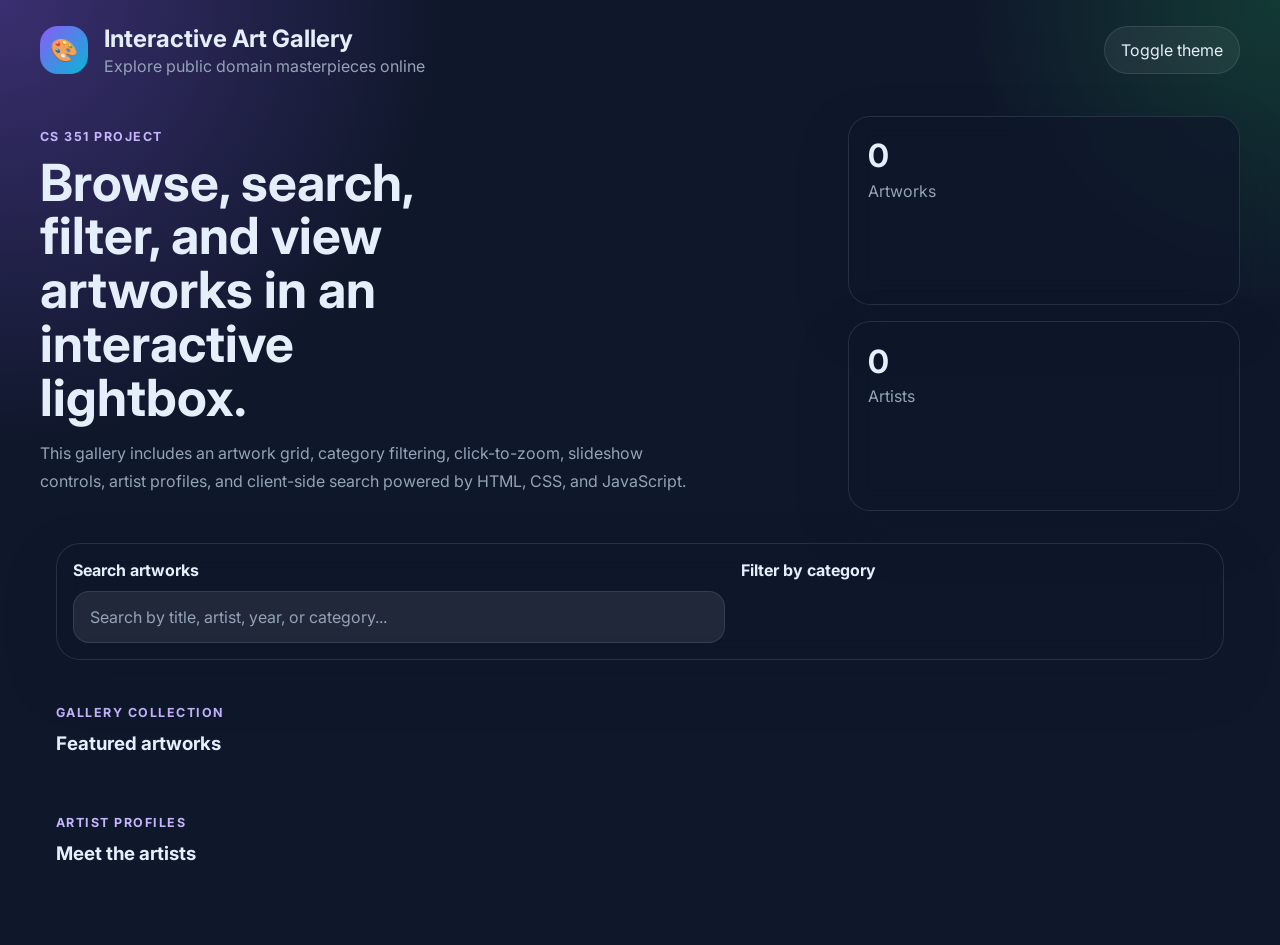
==== index.html @ 69229957 "Rename JackMerrellProject.html to index.html" ====
<!DOCTYPE html>
<html lang="en">
<head>
  <meta charset="UTF-8" />
  <meta name="viewport" content="width=device-width, initial-scale=1.0" />
  <title>Interactive Art Gallery</title>
  <link rel="preconnect" href="https://fonts.googleapis.com">
  <link rel="preconnect" href="https://fonts.gstatic.com" crossorigin>
  <link href="https://fonts.googleapis.com/css2?family=Inter:wght@400;500;600;700;800&display=swap" rel="stylesheet">
  <link rel="stylesheet" href="css/styles.css" />
</head>
<body>
  <header class="hero">
    <nav class="topbar">
      <div class="brand">
        <span class="brand-mark">🎨</span>
        <div>
          <h1>Interactive Art Gallery</h1>
          <p>Explore public domain masterpieces online</p>
        </div>
      </div>
      <button id="themeToggle" class="ghost-button" aria-label="Toggle theme">Toggle theme</button>
    </nav>

    <div class="hero-content">
      <div>
        <p class="eyebrow">CS 351 Project</p>
        <h2>Browse, search, filter, and view artworks in an interactive lightbox.</h2>
        <p class="hero-text">
          This gallery includes an artwork grid, category filtering, click-to-zoom, slideshow controls,
          artist profiles, and client-side search powered by HTML, CSS, and JavaScript.
        </p>
      </div>
      <div class="hero-stats">
        <article>
          <strong id="artworkCount">0</strong>
          <span>Artworks</span>
        </article>
        <article>
          <strong id="artistCount">0</strong>
          <span>Artists</span>
        </article>
      </div>
    </div>
  </header>

  <main class="page-shell">
    <section class="controls-panel">
      <div class="search-wrap">
        <label for="searchInput">Search artworks</label>
        <input id="searchInput" type="search" placeholder="Search by title, artist, year, or category..." />
      </div>

      <div class="filter-wrap">
        <span>Filter by category</span>
        <div id="filterButtons" class="filter-buttons"></div>
      </div>
    </section>

    <section>
      <div class="section-heading">
        <div>
          <p class="eyebrow">Gallery Collection</p>
          <h3>Featured artworks</h3>
        </div>
        <p id="resultsText" class="results-text"></p>
      </div>
      <div id="galleryGrid" class="gallery-grid"></div>
      <p id="emptyState" class="empty-state hidden">No artworks match your search. Try a different keyword or category.</p>
    </section>

    <section class="artist-section">
      <div class="section-heading">
        <div>
          <p class="eyebrow">Artist Profiles</p>
          <h3>Meet the artists</h3>
        </div>
      </div>
      <div id="artistProfiles" class="artist-grid"></div>
    </section>
  </main>

  <div id="lightbox" class="lightbox hidden" aria-hidden="true" role="dialog" aria-label="Artwork slideshow viewer">
    <button id="lightboxClose" class="lightbox-close" aria-label="Close viewer">×</button>
    <button id="prevButton" class="lightbox-nav prev" aria-label="Previous artwork">❮</button>

    <div class="lightbox-content">
      <div class="lightbox-image-wrap">
        <img id="lightboxImage" src="" alt="" />
      </div>
      <div class="lightbox-info">
        <p id="lightboxCategory" class="eyebrow"></p>
        <h4 id="lightboxTitle"></h4>
        <p id="lightboxMeta" class="lightbox-meta"></p>
        <p id="lightboxDescription"></p>
        <div class="lightbox-actions">
          <button id="zoomToggle" class="primary-button">Zoom in</button>
          <button id="playToggle" class="ghost-button">Start slideshow</button>
        </div>
      </div>
    </div>

    <button id="nextButton" class="lightbox-nav next" aria-label="Next artwork">❯</button>
  </div>

  <script src="js/script.js"></script>
</body>
</html>
---- css/styles.css ----
:root {
  --bg: #0f172a;
  --panel: rgba(15, 23, 42, 0.72);
  --panel-strong: #111827;
  --surface: #ffffff;
  --surface-soft: #f8fafc;
  --text: #e5eefb;
  --text-dark: #0f172a;
  --muted: #94a3b8;
  --accent: #8b5cf6;
  --accent-2: #22c55e;
  --border: rgba(148, 163, 184, 0.18);
  --shadow: 0 20px 50px rgba(15, 23, 42, 0.25);
}

body.light {
  --bg: #eef2ff;
  --panel: rgba(255, 255, 255, 0.88);
  --panel-strong: #ffffff;
  --surface: #ffffff;
  --surface-soft: #eef2ff;
  --text: #0f172a;
  --text-dark: #0f172a;
  --muted: #475569;
  --border: rgba(148, 163, 184, 0.28);
  --shadow: 0 18px 42px rgba(30, 41, 59, 0.14);
}

* { box-sizing: border-box; }
html { scroll-behavior: smooth; }
body {
  margin: 0;
  font-family: 'Inter', sans-serif;
  background:
    radial-gradient(circle at top left, rgba(139, 92, 246, 0.35), transparent 28%),
    radial-gradient(circle at top right, rgba(34, 197, 94, 0.2), transparent 20%),
    var(--bg);
  color: var(--text);
}

img { max-width: 100%; display: block; }
button, input { font: inherit; }
button { cursor: pointer; }

.hero {
  padding: 1.5rem clamp(1rem, 3vw, 2rem) 3rem;
}
.topbar, .hero-content, .page-shell {
  max-width: 1200px;
  margin: 0 auto;
}
.topbar {
  display: flex;
  align-items: center;
  justify-content: space-between;
  gap: 1rem;
}
.brand {
  display: flex;
  align-items: center;
  gap: 1rem;
}
.brand h1, .hero h2, .section-heading h3 { margin: 0; }
.brand p { margin: 0.2rem 0 0; color: var(--muted); }
.brand-mark {
  width: 3rem;
  height: 3rem;
  display: grid;
  place-items: center;
  border-radius: 18px;
  background: linear-gradient(135deg, var(--accent), #06b6d4);
  font-size: 1.4rem;
}
.hero-content {
  display: grid;
  grid-template-columns: 2fr 1fr;
  gap: 1.5rem;
  margin-top: 2.5rem;
}
.hero h2 {
  font-size: clamp(2rem, 4vw, 3.4rem);
  line-height: 1.05;
  max-width: 12ch;
}
.hero-text {
  max-width: 65ch;
  color: var(--muted);
  margin-top: 1rem;
  line-height: 1.7;
}
.eyebrow {
  text-transform: uppercase;
  letter-spacing: 0.12em;
  font-size: 0.78rem;
  font-weight: 700;
  color: #c4b5fd;
  margin-bottom: 0.75rem;
}
.hero-stats {
  display: grid;
  gap: 1rem;
}
.hero-stats article,
.controls-panel,
.art-card,
.artist-card,
.lightbox-content {
  background: var(--panel);
  backdrop-filter: blur(12px);
  border: 1px solid var(--border);
  box-shadow: var(--shadow);
}
.hero-stats article {
  padding: 1.2rem;
  border-radius: 22px;
}
.hero-stats strong {
  display: block;
  font-size: 2rem;
  margin-bottom: 0.35rem;
}
.hero-stats span,
.results-text,
.artist-meta,
.card-meta,
figcaption p,
.lightbox-meta,
.artist-card p,
.empty-state { color: var(--muted); }

.page-shell {
  padding: 0 1rem 4rem;
}
.controls-panel {
  position: sticky;
  top: 1rem;
  z-index: 5;
  display: grid;
  grid-template-columns: 1.4fr 1fr;
  gap: 1rem;
  margin: -1rem auto 2rem;
  border-radius: 24px;
  padding: 1rem;
}
.search-wrap,
.filter-wrap { display: grid; gap: 0.7rem; }
.search-wrap label,
.filter-wrap span { font-weight: 700; }
#searchInput {
  width: 100%;
  border: 1px solid var(--border);
  background: rgba(255,255,255,0.08);
  color: var(--text);
  border-radius: 16px;
  padding: 0.95rem 1rem;
  outline: none;
}
#searchInput::placeholder { color: var(--muted); }
.filter-buttons {
  display: flex;
  flex-wrap: wrap;
  gap: 0.7rem;
}
.primary-button,
.ghost-button,
.filter-button {
  border: 1px solid var(--border);
  border-radius: 999px;
  padding: 0.8rem 1rem;
  transition: 0.25s ease;
}
.primary-button {
  background: linear-gradient(135deg, var(--accent), #06b6d4);
  color: white;
  border: none;
}
.ghost-button,
.filter-button {
  background: rgba(255,255,255,0.06);
  color: var(--text);
}
.filter-button.active,
.ghost-button:hover,
.filter-button:hover,
.primary-button:hover {
  transform: translateY(-2px);
}
.filter-button.active {
  background: rgba(139, 92, 246, 0.25);
  border-color: rgba(196, 181, 253, 0.55);
}
.section-heading {
  display: flex;
  justify-content: space-between;
  align-items: end;
  gap: 1rem;
  margin: 2rem 0 1rem;
}
.gallery-grid,
.artist-grid {
  display: grid;
  gap: 1.25rem;
}
.gallery-grid {
  grid-template-columns: repeat(auto-fit, minmax(260px, 1fr));
}
.artist-grid {
  grid-template-columns: repeat(auto-fit, minmax(260px, 1fr));
}
.art-card,
.artist-card {
  overflow: hidden;
  border-radius: 24px;
}
.art-card {
  display: flex;
  flex-direction: column;
}
.art-card figure {
  margin: 0;
  aspect-ratio: 4 / 3;
  overflow: hidden;
  position: relative;
}
.art-card img {
  width: 100%;
  height: 100%;
  object-fit: cover;
  transition: transform 0.4s ease;
}
.art-card:hover img { transform: scale(1.05); }
.card-badge {
  position: absolute;
  top: 1rem;
  left: 1rem;
  padding: 0.45rem 0.7rem;
  border-radius: 999px;
  font-size: 0.8rem;
  font-weight: 700;
  background: rgba(15, 23, 42, 0.74);
  color: #fff;
}
figcaption,
.artist-card-content {
  padding: 1rem 1rem 1.15rem;
}
figcaption h4,
.artist-card h4 { margin: 0; font-size: 1.1rem; }
.card-meta { margin: 0.45rem 0 0.7rem; }
.card-actions {
  display: flex;
  justify-content: space-between;
  align-items: center;
  gap: 0.8rem;
  margin-top: auto;
}
.inline-link {
  color: #c4b5fd;
  text-decoration: none;
  font-weight: 700;
}
.artist-avatar {
  width: 4rem;
  height: 4rem;
  border-radius: 18px;
  display: grid;
  place-items: center;
  font-weight: 800;
  font-size: 1.2rem;
  background: linear-gradient(135deg, rgba(139, 92, 246, 0.25), rgba(6, 182, 212, 0.3));
  border: 1px solid var(--border);
  margin-bottom: 1rem;
}
.artist-card p { line-height: 1.65; }
.hidden { display: none !important; }
.empty-state {
  text-align: center;
  padding: 2rem;
}

.lightbox {
  position: fixed;
  inset: 0;
  background: rgba(2, 6, 23, 0.86);
  display: grid;
  place-items: center;
  padding: 1rem;
  z-index: 50;
}
.lightbox-content {
  width: min(1100px, 100%);
  border-radius: 28px;
  overflow: hidden;
  display: grid;
  grid-template-columns: 1.3fr 0.9fr;
}
.lightbox-image-wrap {
  background: #020617;
  display: grid;
  place-items: center;
  min-height: 70vh;
  overflow: auto;
}
.lightbox-image-wrap img {
  max-height: 70vh;
  transition: transform 0.25s ease;
  transform-origin: center center;
}
.lightbox-image-wrap img.zoomed {
  transform: scale(1.8);
  cursor: zoom-out;
}
.lightbox-info {
  padding: 2rem;
  background: var(--panel-strong);
}
.lightbox-info h4 {
  margin: 0;
  font-size: clamp(1.5rem, 2.3vw, 2.2rem);
}
.lightbox-actions {
  display: flex;
  flex-wrap: wrap;
  gap: 0.75rem;
  margin-top: 1.5rem;
}
.lightbox-close,
.lightbox-nav {
  position: absolute;
  background: rgba(15, 23, 42, 0.82);
  color: white;
  border: 1px solid rgba(255,255,255,0.15);
  border-radius: 999px;
  width: 3rem;
  height: 3rem;
  display: grid;
  place-items: center;
  font-size: 1.3rem;
}
.lightbox-close { top: 1.2rem; right: 1.2rem; }
.lightbox-nav { top: 50%; transform: translateY(-50%); }
.lightbox-nav.prev { left: 1.2rem; }
.lightbox-nav.next { right: 1.2rem; }

@media (max-width: 900px) {
  .hero-content,
  .controls-panel,
  .lightbox-content {
    grid-template-columns: 1fr;
  }
  .lightbox-nav { display: none; }
}

@media (max-width: 600px) {
  .topbar,
  .section-heading,
  .card-actions {
    flex-direction: column;
    align-items: stretch;
  }
  .hero h2 { max-width: none; }
  .lightbox-info { padding: 1.25rem; }
  .lightbox-image-wrap { min-height: 45vh; }
}
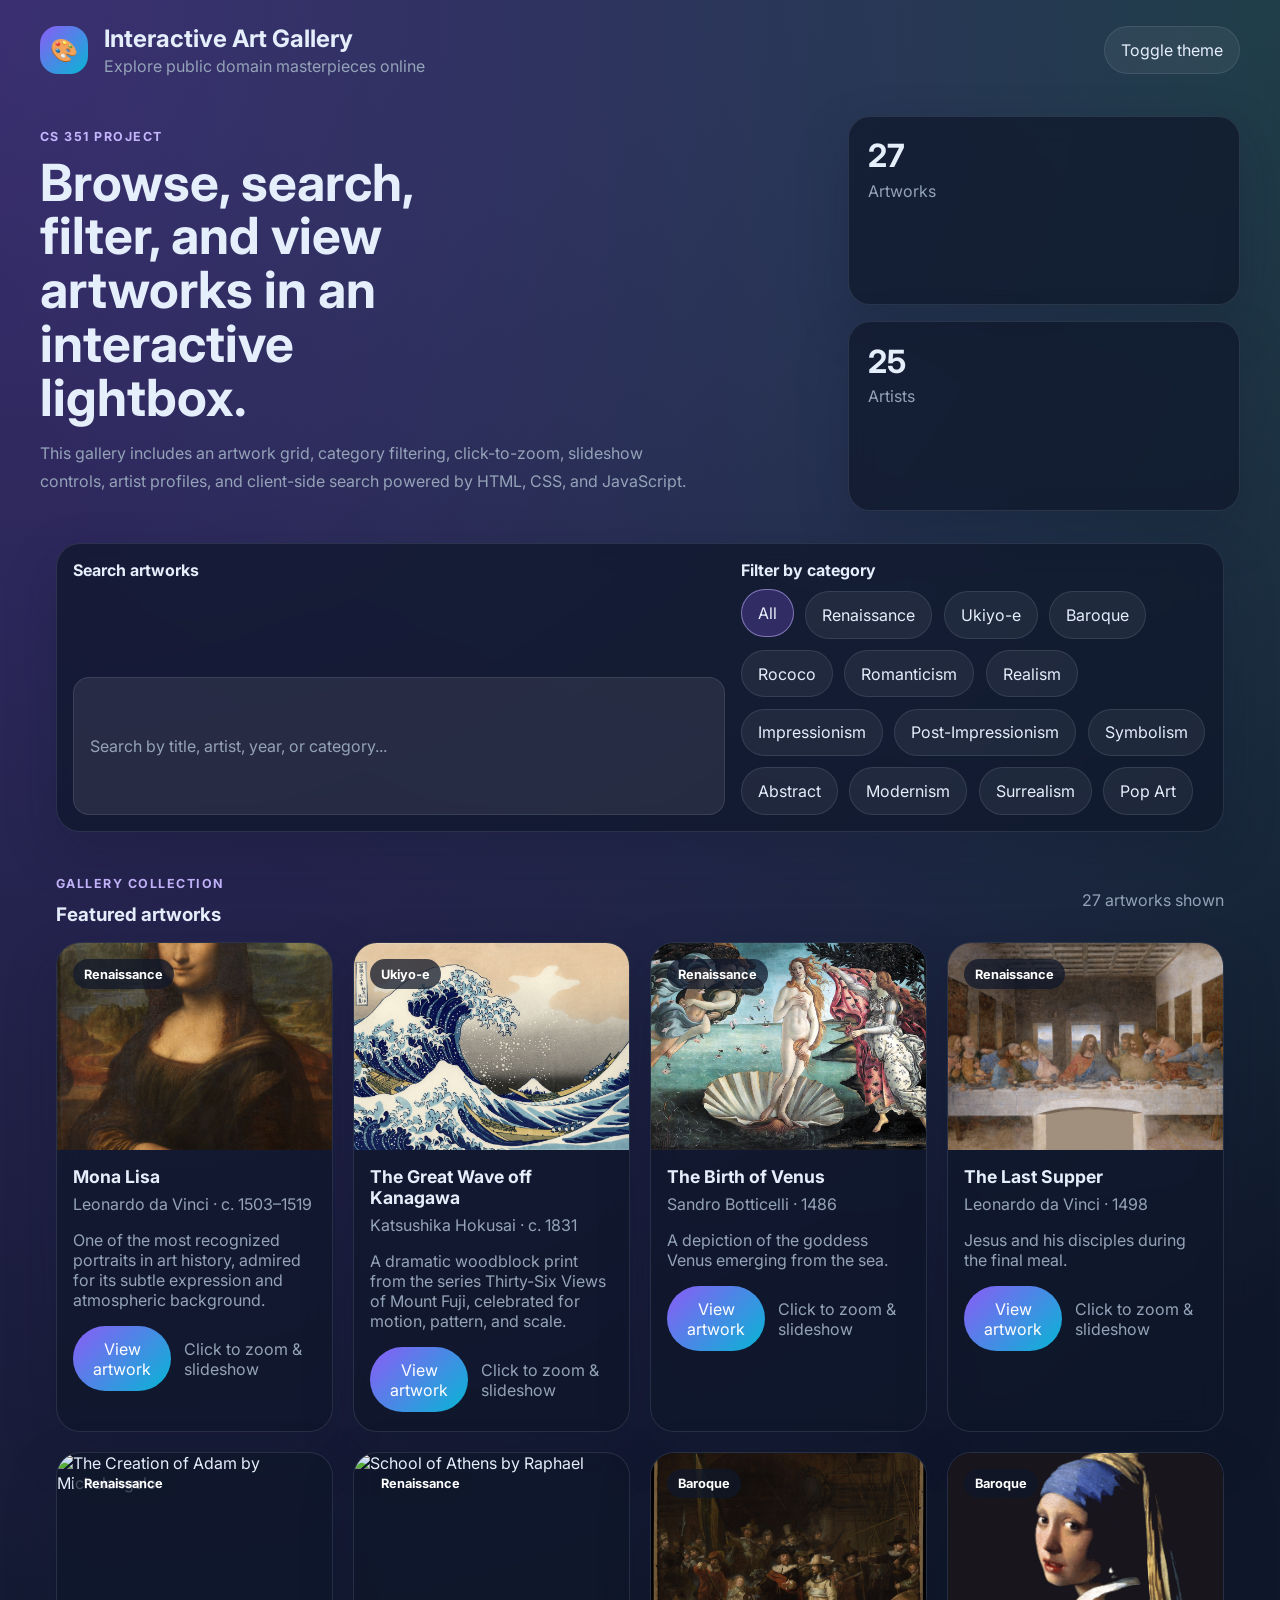
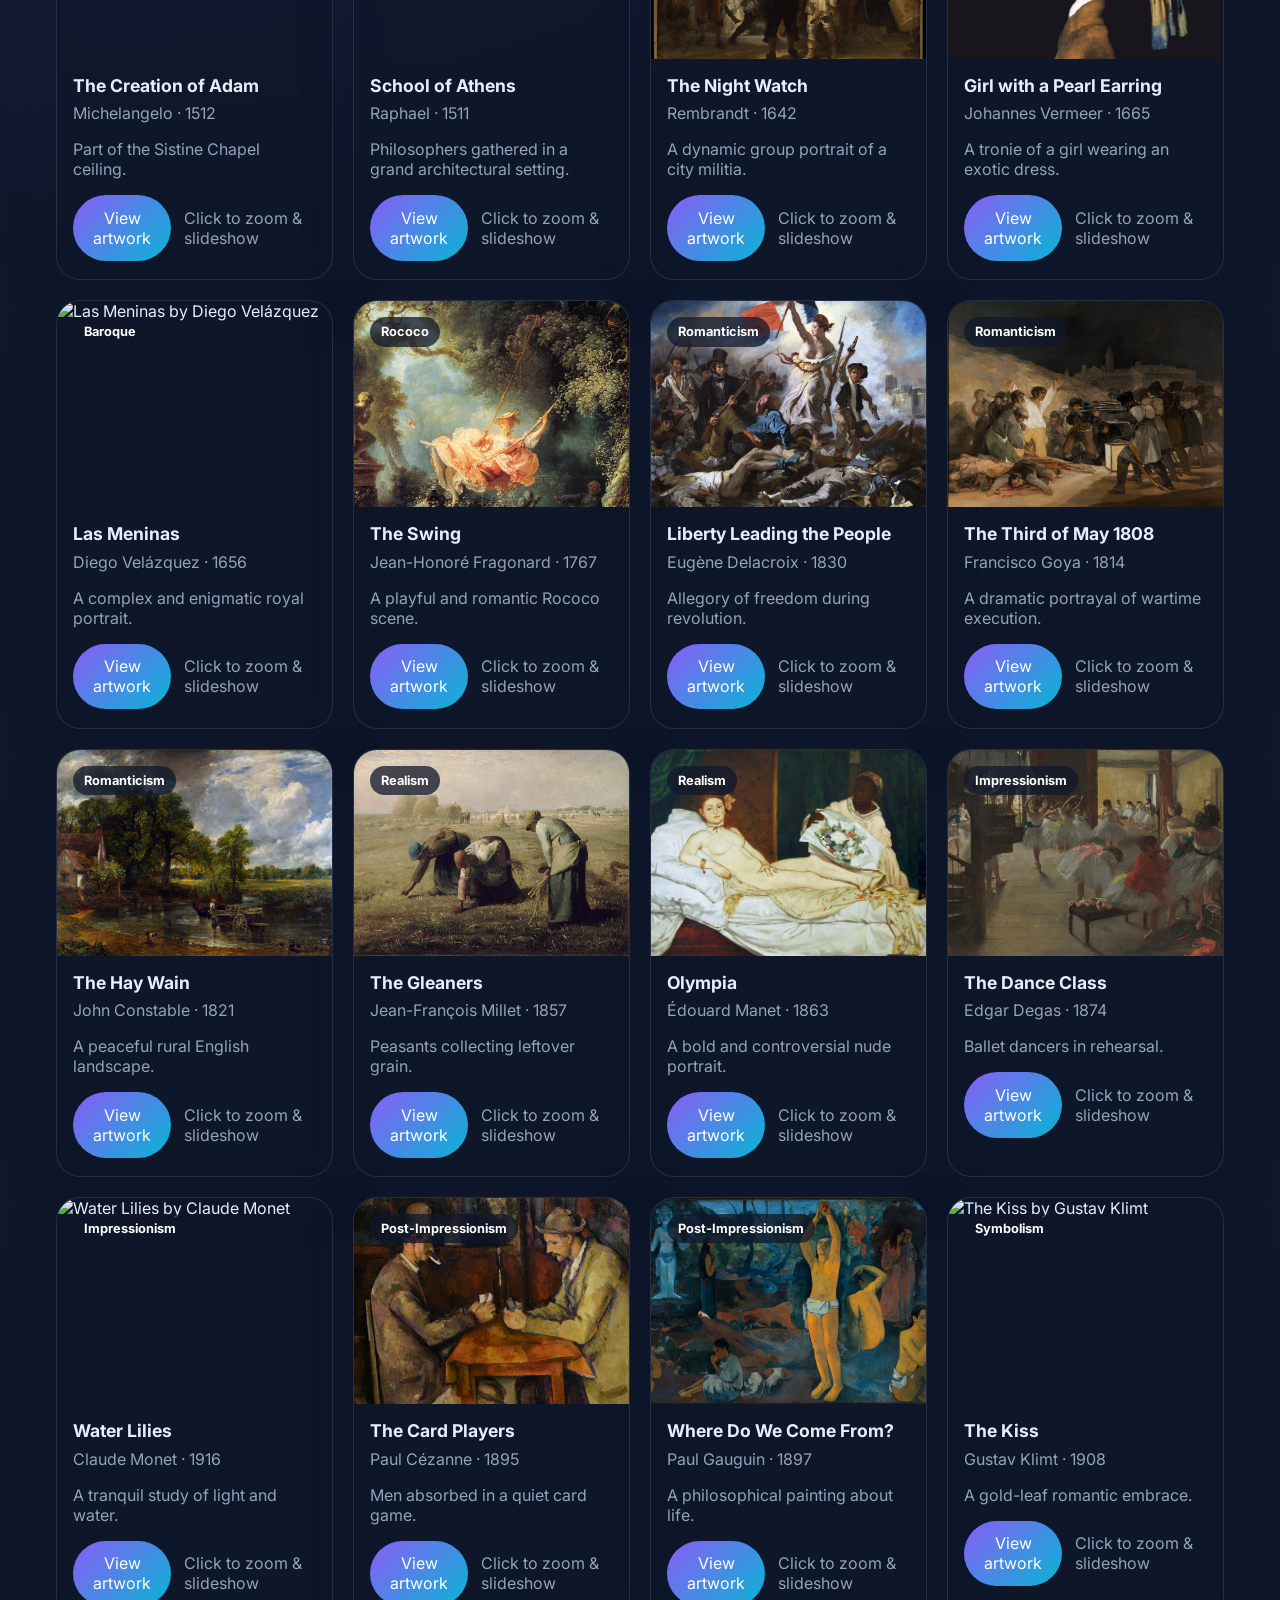
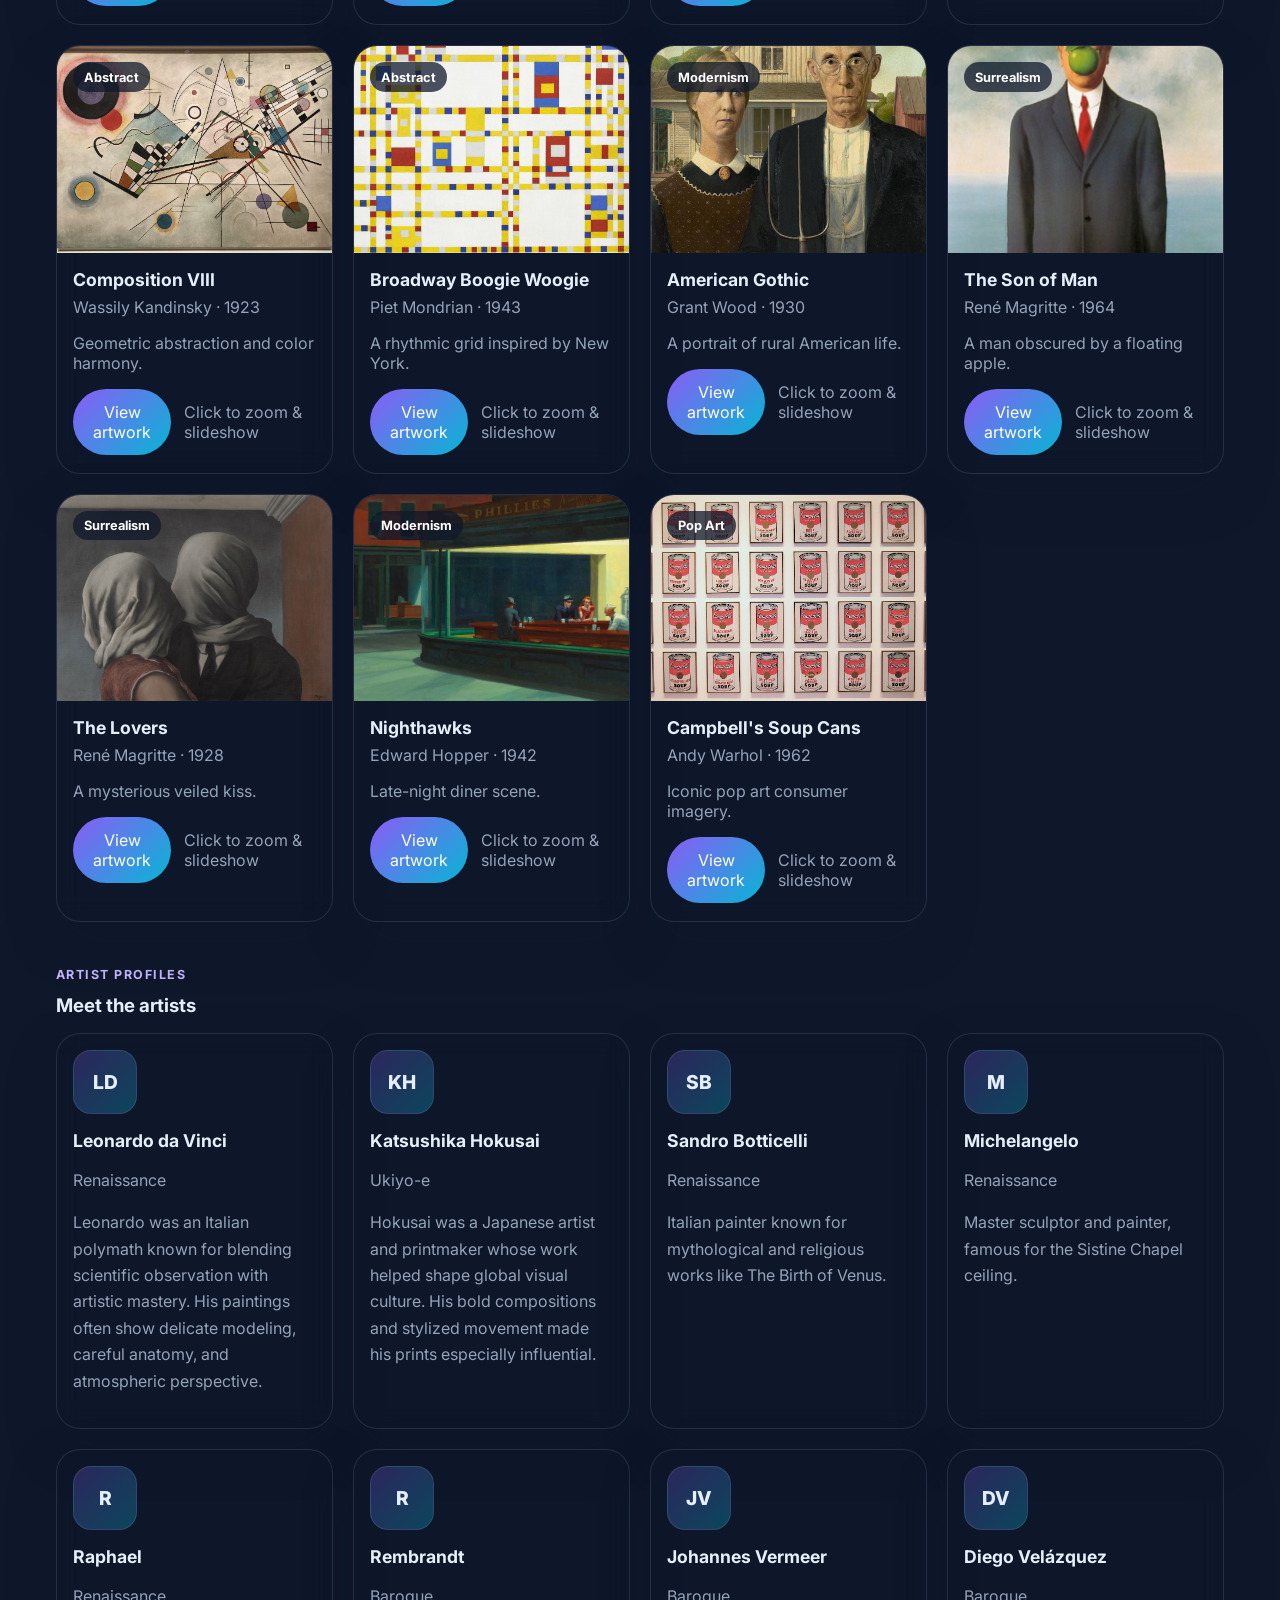
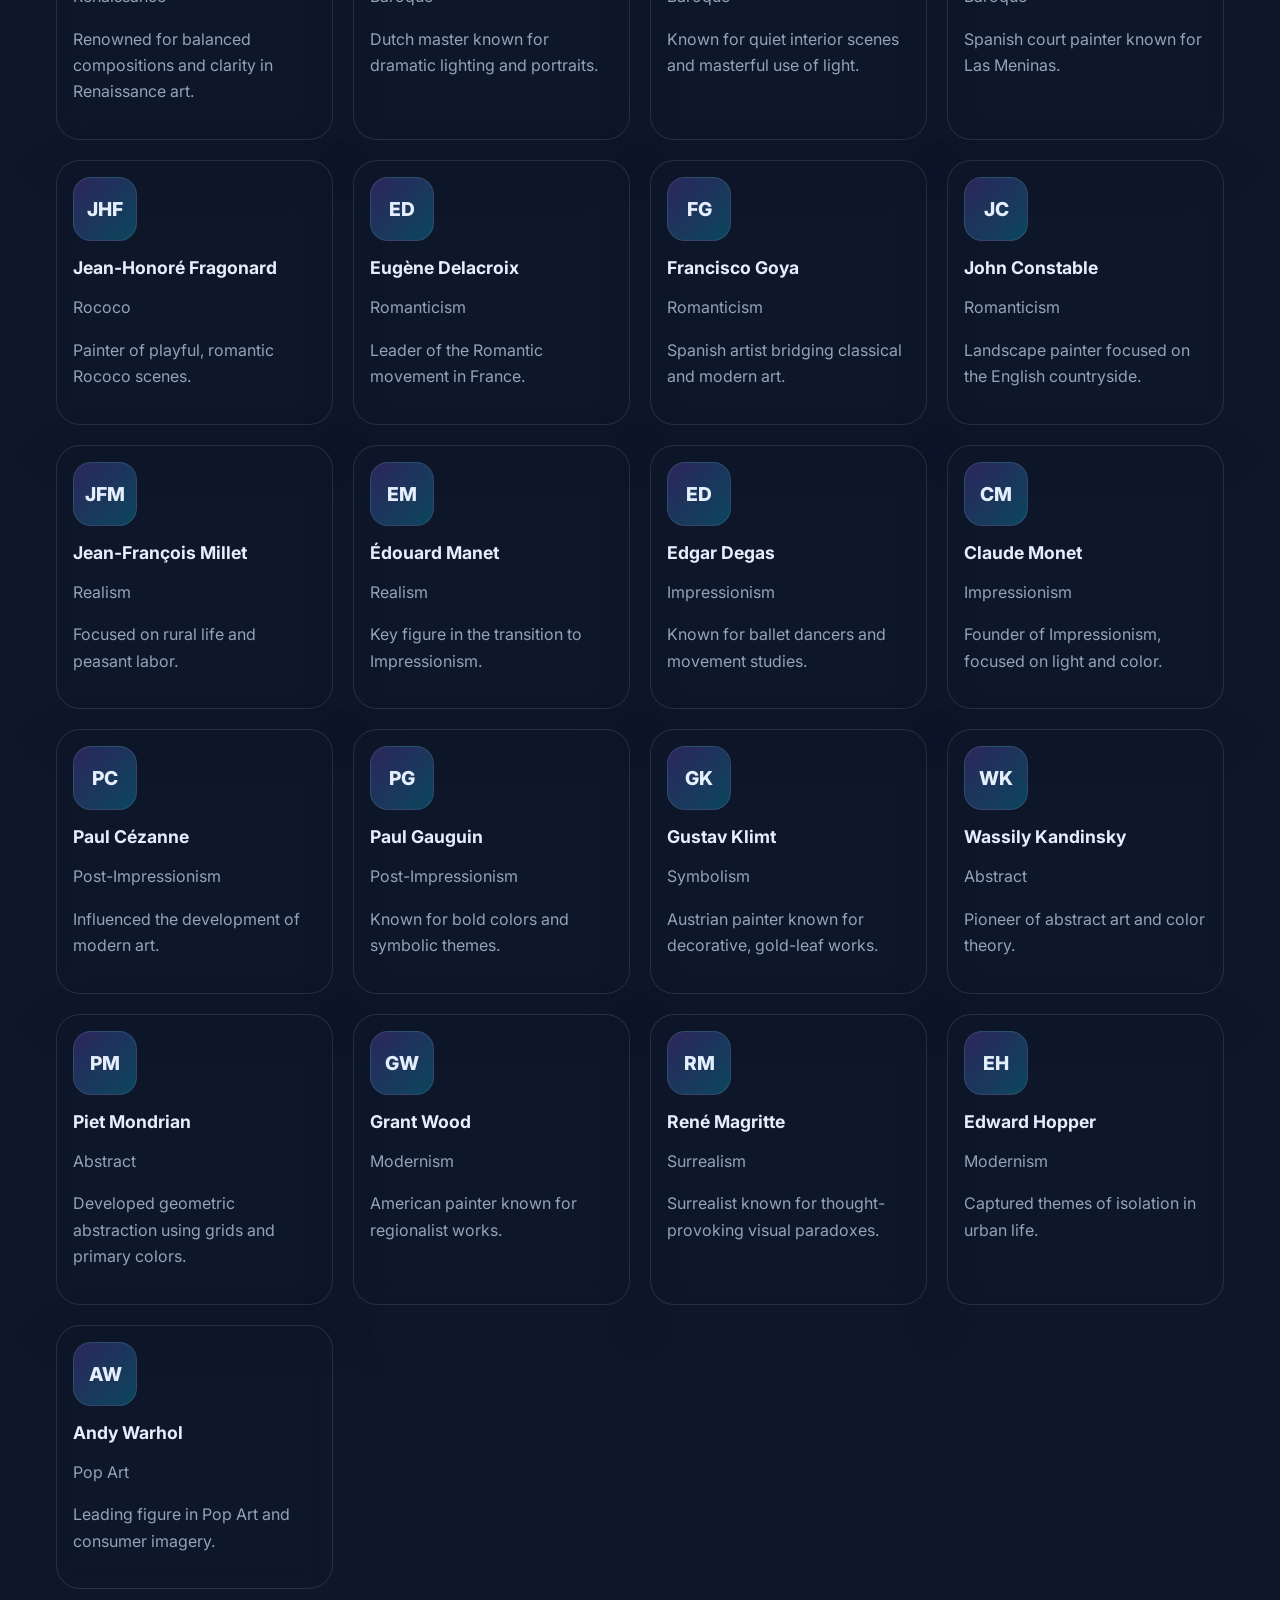
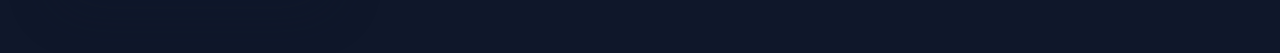
==== commit b6c32928: "Fix HTML structure and script file reference Updated the HTML structure and corrected script file re" ====
--- a/index.html
+++ b/index.html
@@ -103,6 +103,6 @@
     <button id="nextButton" class="lightbox-nav next" aria-label="Next artwork">❯</button>
   </div>
 
-  <script src="js/script.js"></script>
+  <script src="js/scripts.js" defer></script>
 </body>
 </html>
